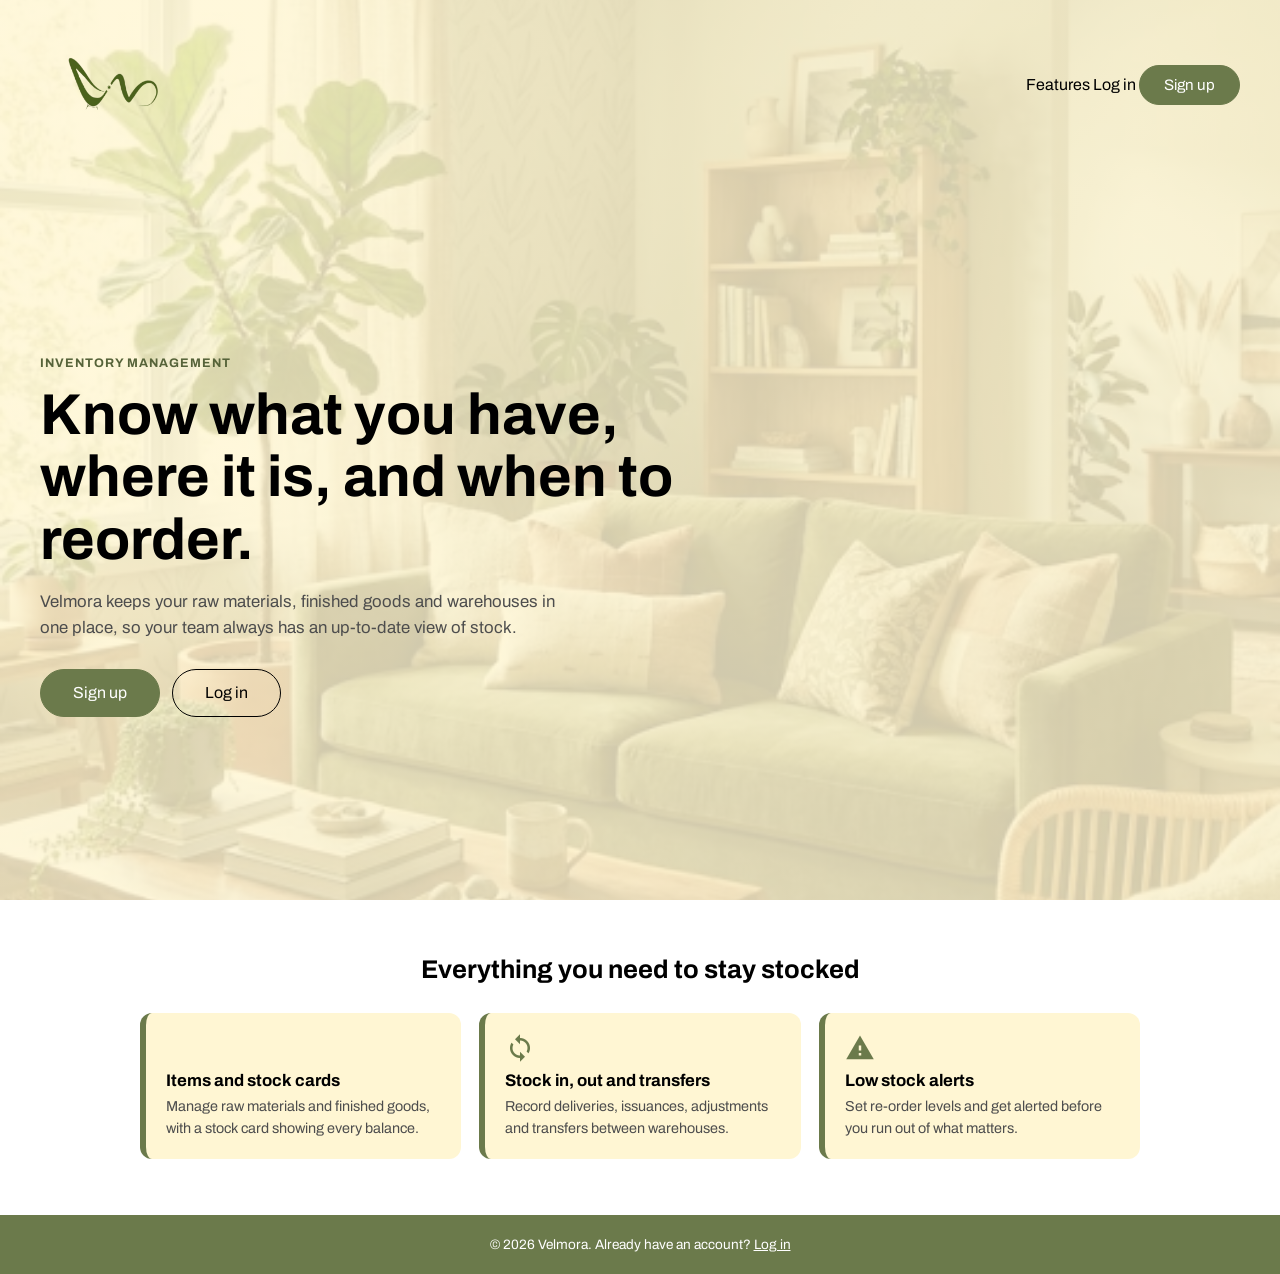
==== index.html @ ed6ea3d6 "Update index.html" ====
<!DOCTYPE html>
<html lang="en">
<head>
  <meta charset="UTF-8" />
  <meta name="viewport" content="width=device-width, initial-scale=1.0" />
  <title>Velmora | Inventory Management</title>
  <link rel="icon" type="image/png" href="velmora.png" />
  <link rel="preconnect" href="https://fonts.googleapis.com" />
  <link href="https://fonts.googleapis.com/css2?family=Archivo:wght@400;700&display=swap" rel="stylesheet" />
  <link href="https://fonts.googleapis.com/icon?family=Material+Icons" rel="stylesheet" />
  <link rel="stylesheet" href="landing.css" />
</head>
<body>

  <!-- The background image is set in landing.css: images/velmorabg.png -->
  <div class="hero-wrap">
    <header class="site-header">
      <!-- Logo: images/velmora.png -->
      <a class="logo" href="index.html">
        <img src="velmora.png" alt="Velmora" onerror="this.parentNode.classList.add('no-img')" />
      </a>

      <nav class="site-nav">
        <a class="link" href="#features">Features</a>
        <a class="link" href="login.html">Log in</a>
        <a class="btn" href="signin.html">Sign up</a>
      </nav>
    </header>

    <section class="hero">
      <div class="hero-inner">
        <span class="eyebrow">Inventory management</span>
        <h1>Know what you have, where it is, and when to reorder.</h1>
        <p>
          Velmora keeps your raw materials, finished goods and warehouses in one place,
          so your team always has an up-to-date view of stock.
        </p>
        <div class="cta">
          <a class="btn large" href="signin.html">Sign up</a>
          <a class="btn large outline" href="login.html">Log in</a>
        </div>
      </div>
    </section>
  </div>

  <section class="features" id="features">
    <h2>Everything you need to stay stocked</h2>
    <div class="feature-grid">
      <div class="feature">
        <span class="material-icons">inventory_2</span>
        <h3>Items and stock cards</h3>
        <p>Manage raw materials and finished goods, with a stock card showing every balance.</p>
      </div>
      <div class="feature">
        <span class="material-icons">sync_alt</span>
        <h3>Stock in, out and transfers</h3>
        <p>Record deliveries, issuances, adjustments and transfers between warehouses.</p>
      </div>
      <div class="feature">
        <span class="material-icons">warning_amber</span>
        <h3>Low stock alerts</h3>
        <p>Set re-order levels and get alerted before you run out of what matters.</p>
      </div>
    </div>
  </section>

  <footer class="site-footer">
    <p>&copy; <span id="year"></span> Velmora. Already have an account? <a href="login.html">Log in</a></p>
  </footer>

  <script>
    document.getElementById("year").textContent = new Date().getFullYear();
  </script>
</body>
</html>
---- landing.css ----
:root {
  --bg: #fff6d3;
  --text: #000000;
  --olive: #6b7a4b;
  --olive-dark: #566339;
  --muted: #4d4d4d;
}

* { box-sizing: border-box; margin: 0; padding: 0; }

html { scroll-behavior: smooth; }

body {
  font-family: "Archivo", Arial, sans-serif;
  color: var(--text);
  background: var(--bg);
}

a { color: inherit; text-decoration: none; }

/* Full-page background image (images/velmorabg.png) with a cream wash so text stays readable */
.hero-wrap {
  min-height: 100vh;
  display: flex;
  flex-direction: column;
  background-color: var(--bg);
  background-image:
    linear-gradient(rgba(255, 246, 211, 0.82), rgba(255, 246, 211, 0.82)),
    url("velmorabg.png");
  background-size: cover;
  background-position: center;
  background-repeat: no-repeat;
}

/* ---------- Header ---------- */
.site-header {
  display: flex;
  align-items: center;
  justify-content: space-between;
  padding: 14px 40px;
}

.site-header .logo img {
  height: 142px;
  width: auto;
  display: block;
  font-size: 0;
  color: transparent;
}

.site-nav a.link:hover { text-decoration: underline; }


/* ---------- Buttons ---------- */
.btn {
  display: inline-flex;
  align-items: center;
  justify-content: center;
  gap: 6px;
  height: 40px;
  padding: 0 24px;
  border-radius: 999px;
  border: 1px solid var(--olive);
  background: var(--olive);
  color: #ffffff;
  font-size: 0.95rem;
  cursor: pointer;
}

.btn:hover { filter: brightness(1.1); }

.btn.outline {
  background: transparent;
  color: var(--text);
  border-color: var(--text);
}

.btn.outline:hover { background: rgba(255, 255, 255, 0.6); filter: none; }

.btn.large { height: 48px; padding: 0 32px; font-size: 1rem; }

/* ---------- Hero ---------- */
.hero {
  flex: 1;
  display: flex;
  align-items: center;
  padding: 40px;
}

.hero-inner { max-width: 640px; }

.eyebrow {
  display: inline-block;
  font-size: 0.78rem;
  font-weight: 700;
  letter-spacing: 0.08em;
  text-transform: uppercase;
  color: var(--olive-dark);
  margin-bottom: 14px;
}

.hero h1 {
  font-size: clamp(2.2rem, 5vw, 3.6rem);
  line-height: 1.08;
  font-weight: 700;
  margin-bottom: 18px;
}

.hero p {
  font-size: 1.05rem;
  line-height: 1.55;
  color: var(--muted);
  margin-bottom: 28px;
  max-width: 520px;
}

.cta { display: flex; flex-wrap: wrap; gap: 12px; }

/* ---------- Features ---------- */
.features {
  background: #ffffff;
  padding: 56px 40px;
}

.features h2 {
  text-align: center;
  font-size: 1.6rem;
  margin-bottom: 30px;
}

.feature-grid {
  display: grid;
  grid-template-columns: repeat(auto-fit, minmax(240px, 1fr));
  gap: 18px;
  max-width: 1000px;
  margin: 0 auto;
}

.feature {
  background: var(--bg);
  border-left: 6px solid var(--olive);
  border-radius: 12px;
  padding: 20px;
}

.feature .material-icons { font-size: 30px; color: var(--olive); margin-bottom: 8px; }
.feature h3 { font-size: 1.05rem; margin-bottom: 6px; }
.feature p { font-size: 0.9rem; line-height: 1.5; color: var(--muted); }

/* ---------- Footer ---------- */
.site-footer {
  background: var(--olive);
  color: #ffffff;
  text-align: center;
  padding: 22px 16px;
  font-size: 0.85rem;
}

.site-footer a { text-decoration: underline; }

/* ---------- Small screens ---------- */
@media (max-width: 600px) {
  .site-header { padding: 10px 16px; }
  .site-header .logo img { height: 48px; }
  .site-nav { gap: 12px; }
  .hero { padding: 24px 16px; }
  .features { padding: 40px 16px; }
}
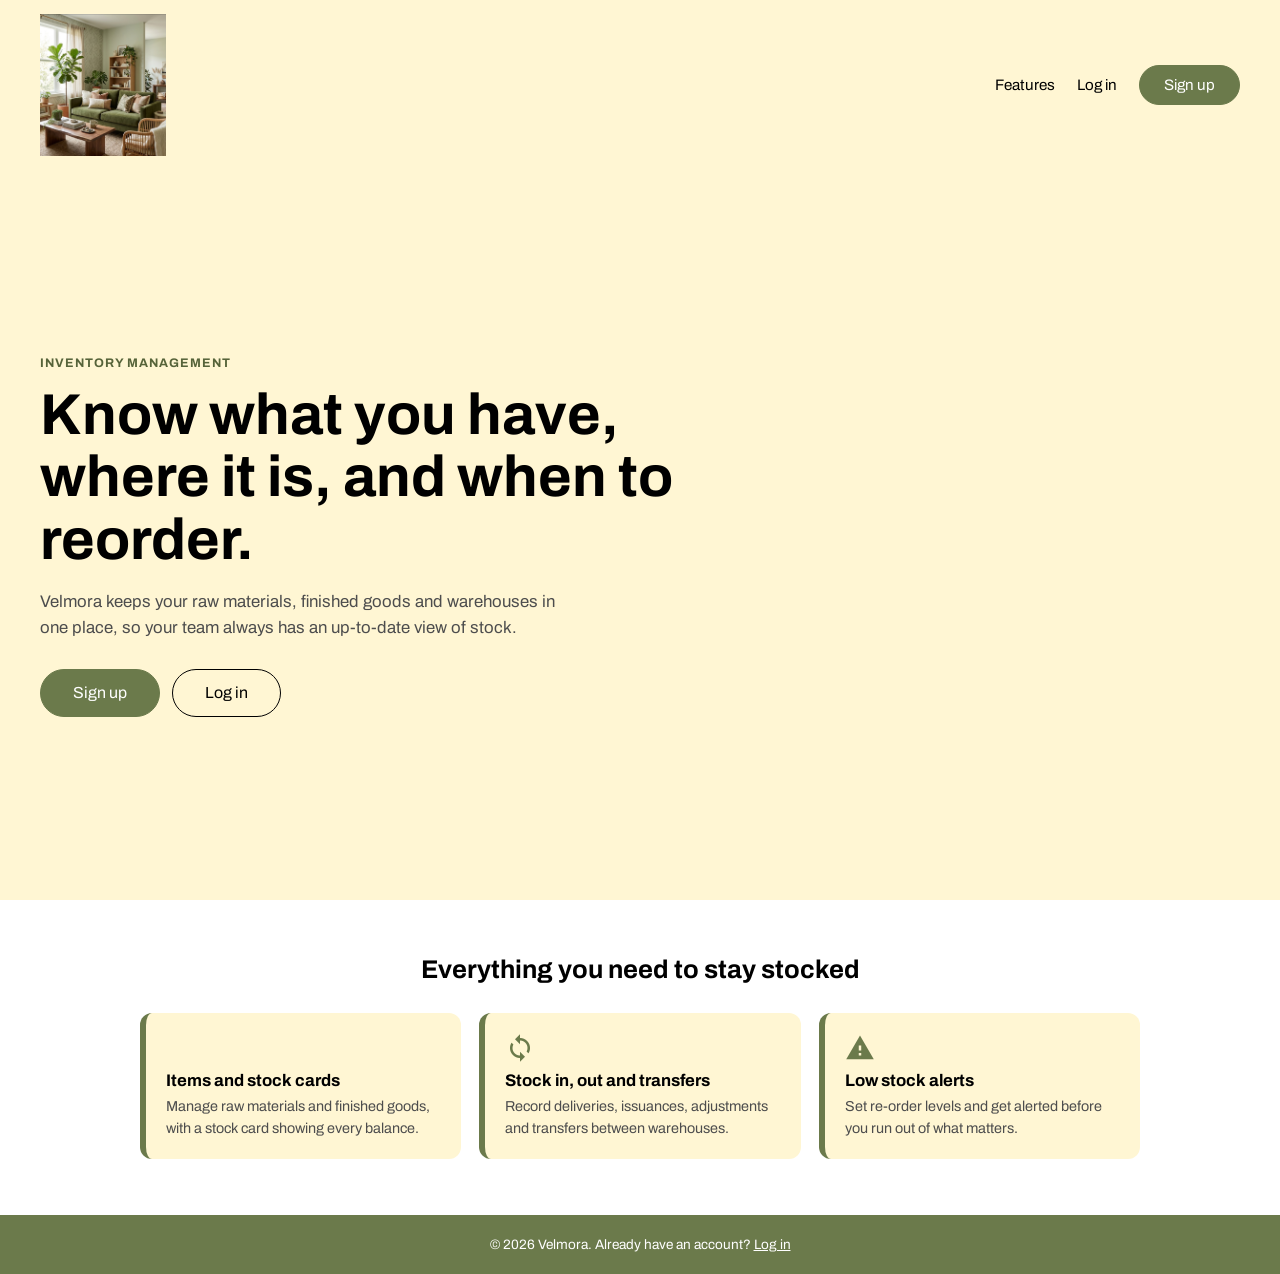
==== commit 40c57a37: "Update index.html" ====
--- a/index.html
+++ b/index.html
@@ -17,7 +17,7 @@
     <header class="site-header">
       <!-- Logo: images/velmora.png -->
       <a class="logo" href="index.html">
-        <img src="velmora.png" alt="Velmora" onerror="this.parentNode.classList.add('no-img')" />
+        <img src="velmorabg.png" alt="Velmora" onerror="this.parentNode.classList.add('no-img')" />
       </a>
 
       <nav class="site-nav">
--- a/landing.css
+++ b/landing.css
@@ -26,7 +26,7 @@
   background-color: var(--bg);
   background-image:
     linear-gradient(rgba(255, 246, 211, 0.82), rgba(255, 246, 211, 0.82)),
-    url("velmorabg.png");
+    url("img/velmorabg.png");
   background-size: cover;
   background-position: center;
   background-repeat: no-repeat;
@@ -40,16 +40,11 @@
   padding: 14px 40px;
 }
 
-.site-header .logo img {
-  height: 142px;
-  width: auto;
-  display: block;
-  font-size: 0;
-  color: transparent;
-}
+.site-header .logo img { height: 142px; width: auto; display: block; }
+
+.site-nav { display: flex; align-items: center; gap: 22px; font-size: 0.95rem; }
 
 .site-nav a.link:hover { text-decoration: underline; }
-
 
 /* ---------- Buttons ---------- */
 .btn {
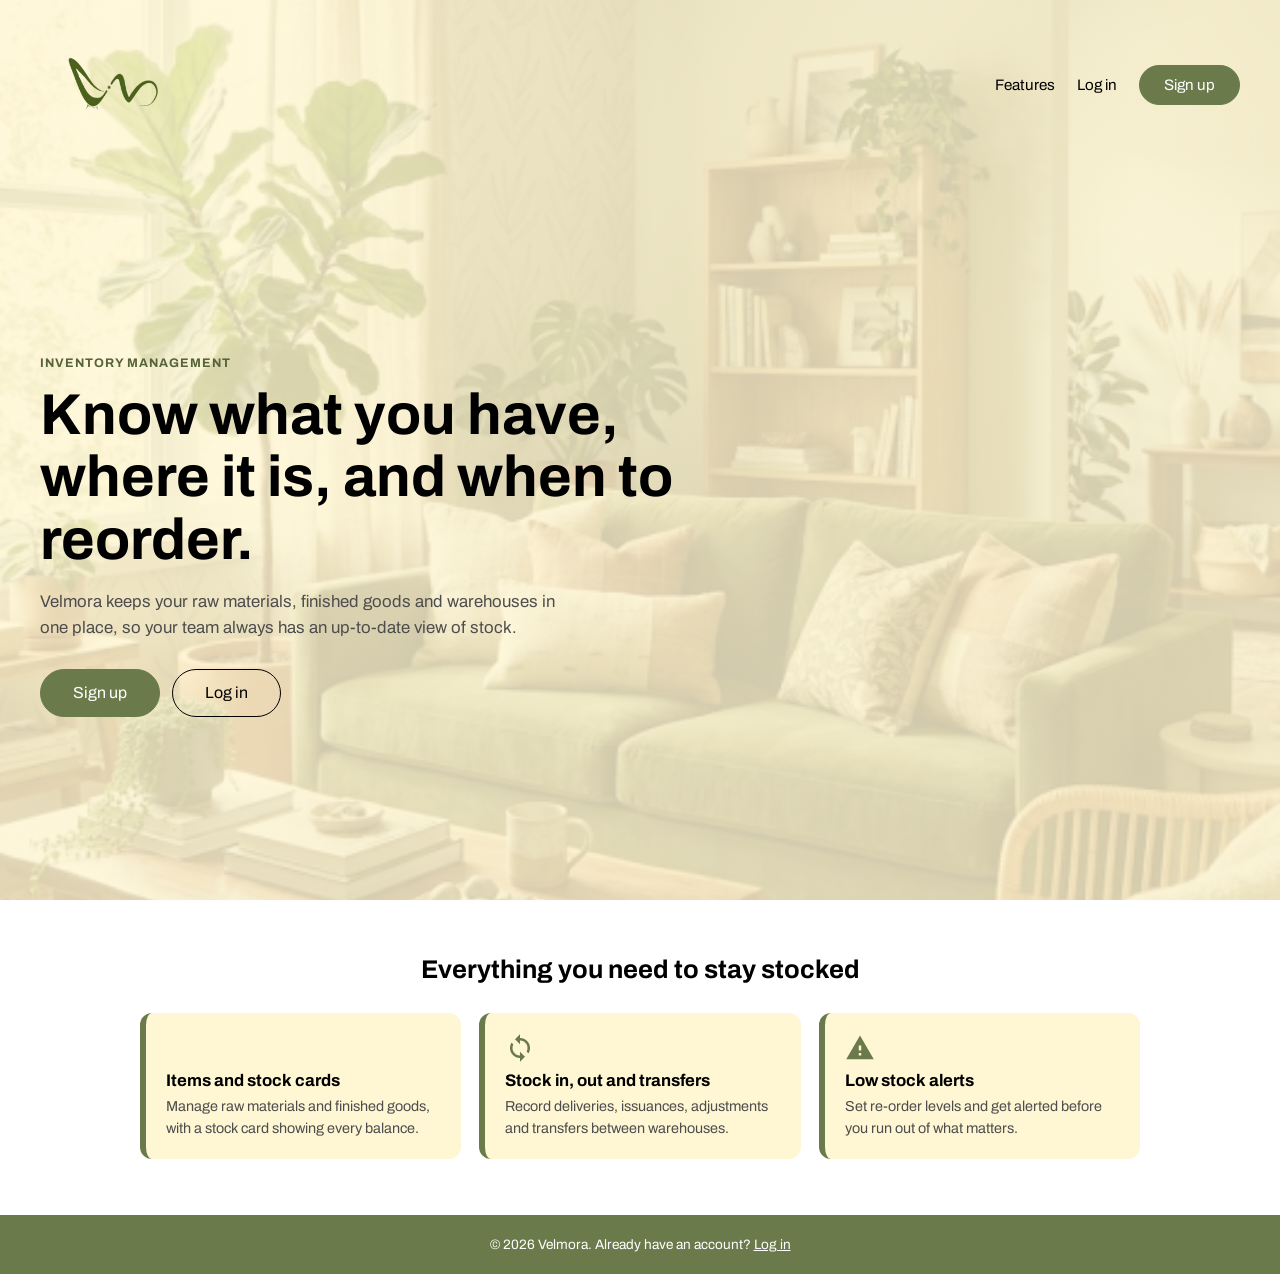
==== commit 58b5395c: "Update index.html" ====
--- a/index.html
+++ b/index.html
@@ -17,7 +17,7 @@
     <header class="site-header">
       <!-- Logo: images/velmora.png -->
       <a class="logo" href="index.html">
-        <img src="velmorabg.png" alt="Velmora" onerror="this.parentNode.classList.add('no-img')" />
+        <img src="velmora.png" alt="Velmora" onerror="this.parentNode.classList.add('no-img')" />
       </a>
 
       <nav class="site-nav">
--- a/landing.css
+++ b/landing.css
@@ -26,7 +26,7 @@
   background-color: var(--bg);
   background-image:
     linear-gradient(rgba(255, 246, 211, 0.82), rgba(255, 246, 211, 0.82)),
-    url("img/velmorabg.png");
+    url("velmorabg.png");
   background-size: cover;
   background-position: center;
   background-repeat: no-repeat;
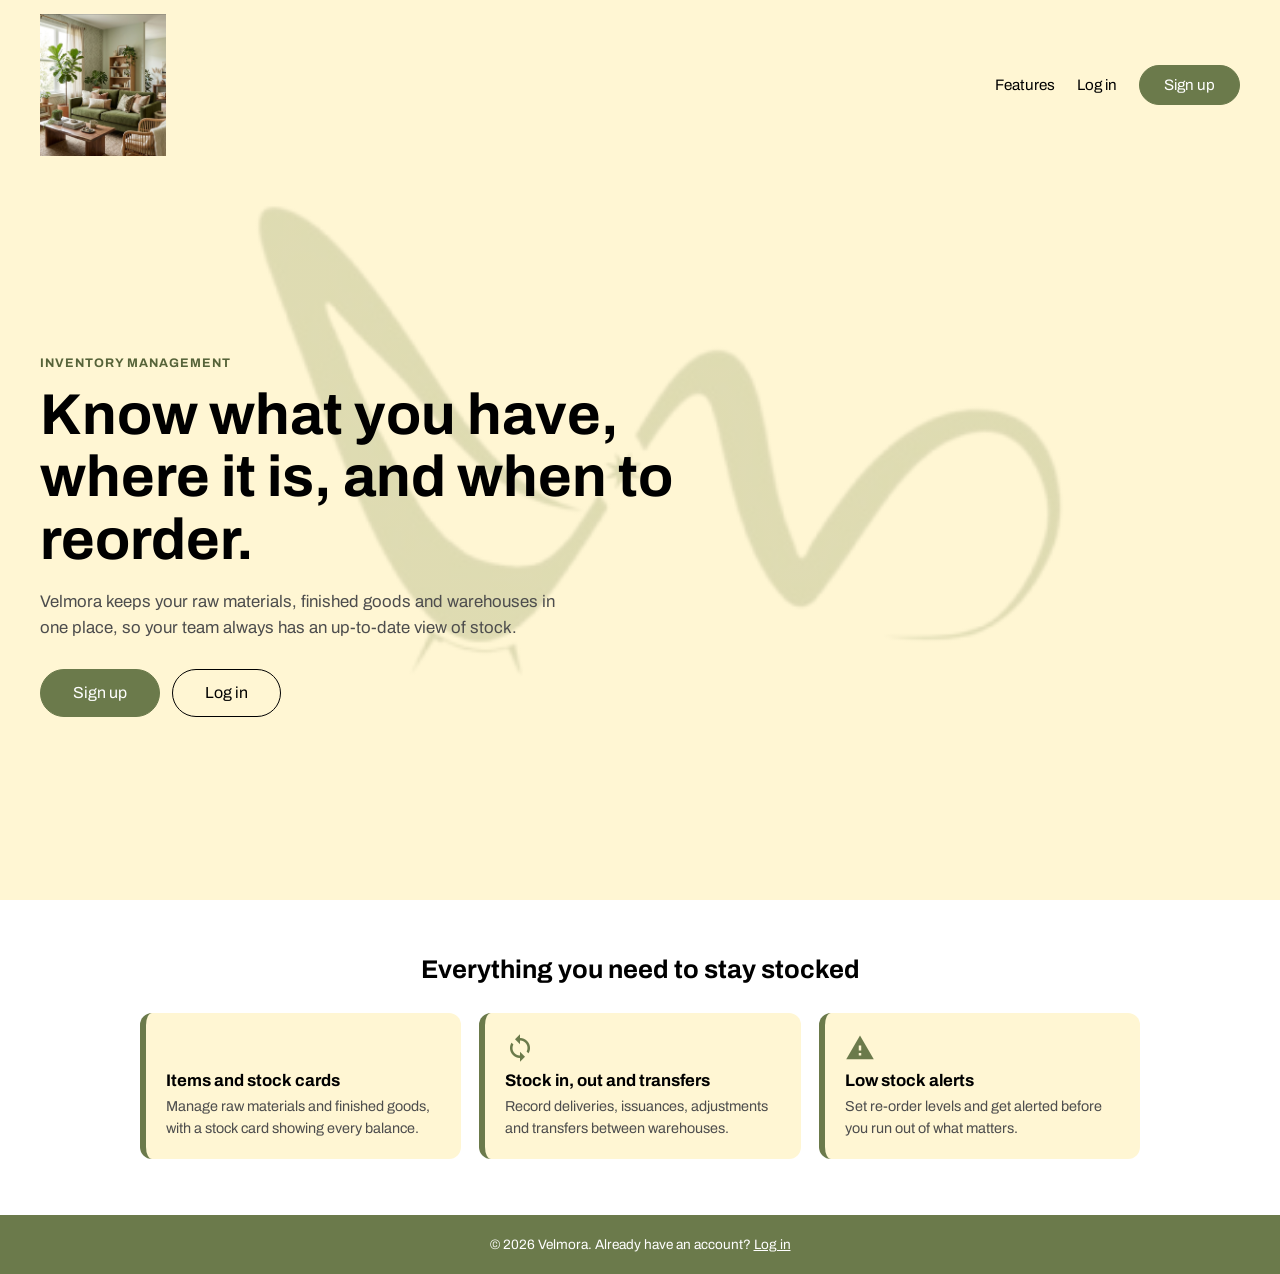
==== commit d0313332: "Update index.html" ====
--- a/index.html
+++ b/index.html
@@ -17,7 +17,7 @@
     <header class="site-header">
       <!-- Logo: images/velmora.png -->
       <a class="logo" href="index.html">
-        <img src="velmora.png" alt="Velmora" onerror="this.parentNode.classList.add('no-img')" />
+        <img src="velmorabg.png" alt="Velmora" onerror="this.parentNode.classList.add('no-img')" />
       </a>
 
       <nav class="site-nav">
--- a/landing.css
+++ b/landing.css
@@ -26,7 +26,7 @@
   background-color: var(--bg);
   background-image:
     linear-gradient(rgba(255, 246, 211, 0.82), rgba(255, 246, 211, 0.82)),
-    url("velmorabg.png");
+    url("velmora.png");
   background-size: cover;
   background-position: center;
   background-repeat: no-repeat;
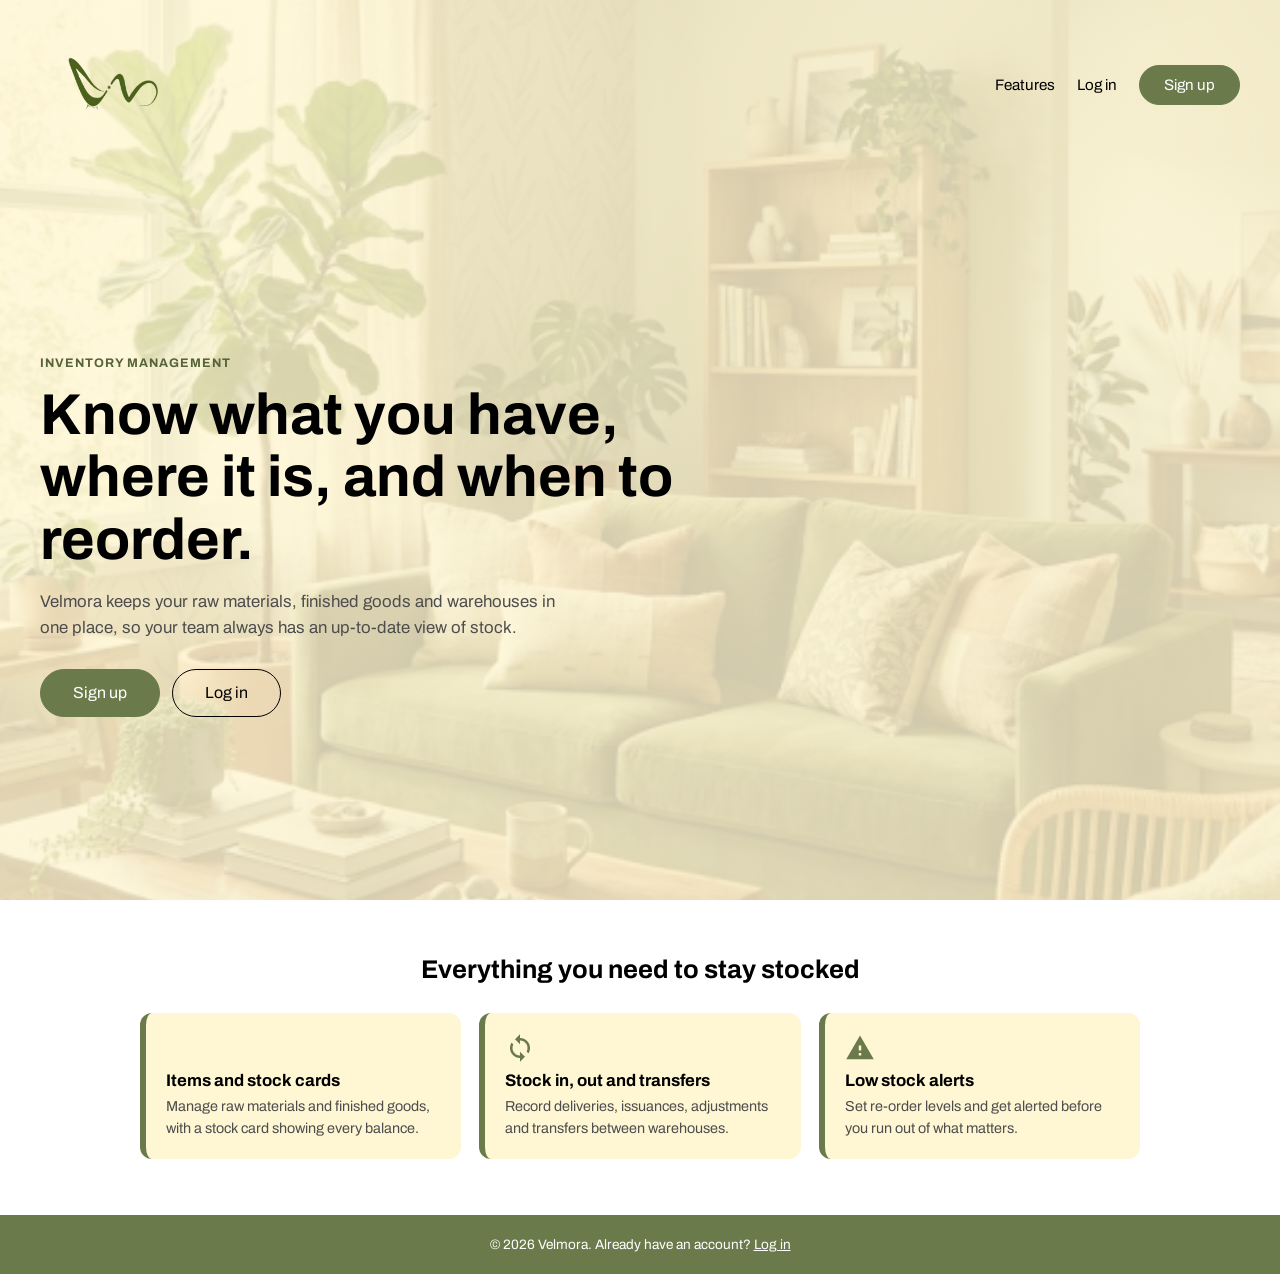
==== commit dbed1b15: "Fix HTML entity encoding in index.html" ====
--- a/index.html
+++ b/index.html
@@ -17,7 +17,7 @@
     <header class="site-header">
       <!-- Logo: images/velmora.png -->
       <a class="logo" href="index.html">
-        <img src="velmorabg.png" alt="Velmora" onerror="this.parentNode.classList.add('no-img')" />
+        <img src="velmora.png" alt="Velmora" onerror="this.parentNode.classList.add('no-img')" />
       </a>
 
       <nav class="site-nav">
--- a/landing.css
+++ b/landing.css
@@ -26,7 +26,7 @@
   background-color: var(--bg);
   background-image:
     linear-gradient(rgba(255, 246, 211, 0.82), rgba(255, 246, 211, 0.82)),
-    url("velmora.png");
+    url("velmorabg.png");
   background-size: cover;
   background-position: center;
   background-repeat: no-repeat;
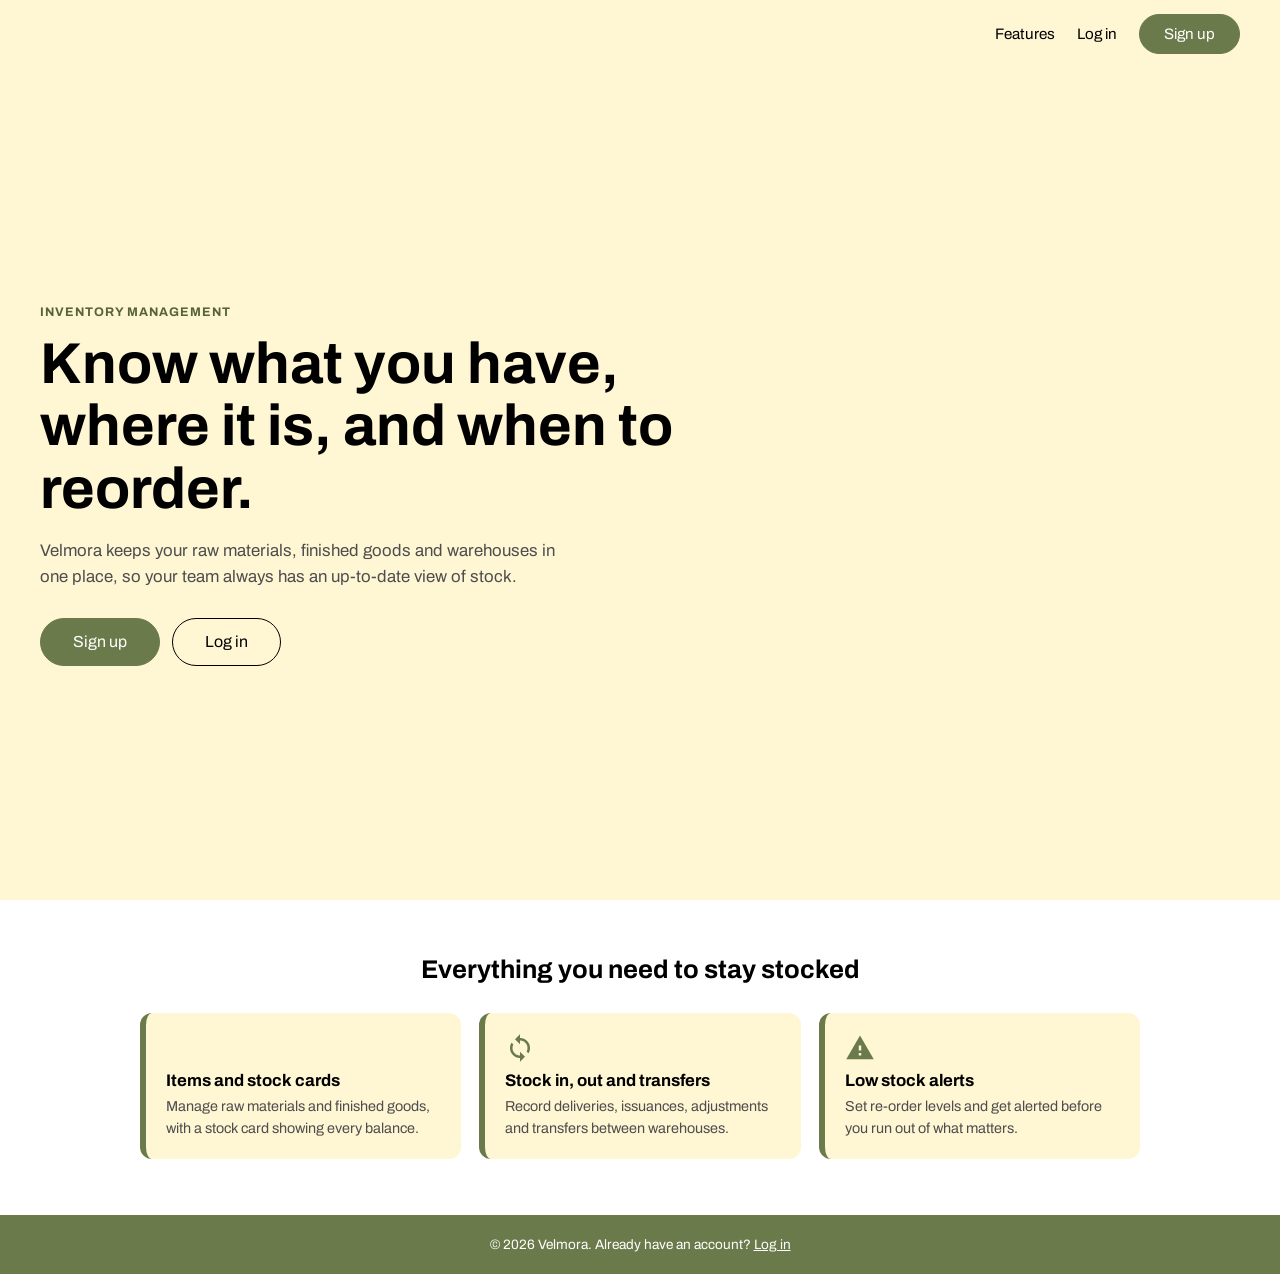
==== commit 83ba0de6: "Add files via upload" ====
--- a/index.html
+++ b/index.html
@@ -4,7 +4,7 @@
   <meta charset="UTF-8" />
   <meta name="viewport" content="width=device-width, initial-scale=1.0" />
   <title>Velmora | Inventory Management</title>
-  <link rel="icon" type="image/png" href="velmora.png" />
+  <link rel="icon" type="image/png" href="img/velmora.png" />
   <link rel="preconnect" href="https://fonts.googleapis.com" />
   <link href="https://fonts.googleapis.com/css2?family=Archivo:wght@400;700&display=swap" rel="stylesheet" />
   <link href="https://fonts.googleapis.com/icon?family=Material+Icons" rel="stylesheet" />
@@ -17,7 +17,7 @@
     <header class="site-header">
       <!-- Logo: images/velmora.png -->
       <a class="logo" href="index.html">
-        <img src="velmora.png" alt="Velmora" onerror="this.parentNode.classList.add('no-img')" />
+        <img src="img/velmora.png" alt="Velmora" onerror="this.parentNode.classList.add('no-img')" />
       </a>
 
       <nav class="site-nav">
@@ -72,4 +72,4 @@
     document.getElementById("year").textContent = new Date().getFullYear();
   </script>
 </body>
-</html>
+</html>
--- a/landing.css
+++ b/landing.css
@@ -26,7 +26,7 @@
   background-color: var(--bg);
   background-image:
     linear-gradient(rgba(255, 246, 211, 0.82), rgba(255, 246, 211, 0.82)),
-    url("velmorabg.png");
+    url("img/velmorabg.png");
   background-size: cover;
   background-position: center;
   background-repeat: no-repeat;
@@ -40,7 +40,20 @@
   padding: 14px 40px;
 }
 
-.site-header .logo img { height: 142px; width: auto; display: block; }
+.site-header .logo { display: flex; align-items: center; }
+
+.site-header .logo img {
+  height: 142px;
+  width: auto;
+  display: block;
+  font-size: 0;
+  color: transparent;
+}
+
+/* Shown only if images/velmora.png can't be loaded */
+.logo .wordmark { display: none; font-size: 1.7rem; font-weight: 700; color: var(--olive-dark); }
+.logo.no-img img { display: none; }
+.logo.no-img .wordmark { display: inline; }
 
 .site-nav { display: flex; align-items: center; gap: 22px; font-size: 0.95rem; }
 
@@ -160,4 +173,4 @@
   .site-nav { gap: 12px; }
   .hero { padding: 24px 16px; }
   .features { padding: 40px 16px; }
-}
+}
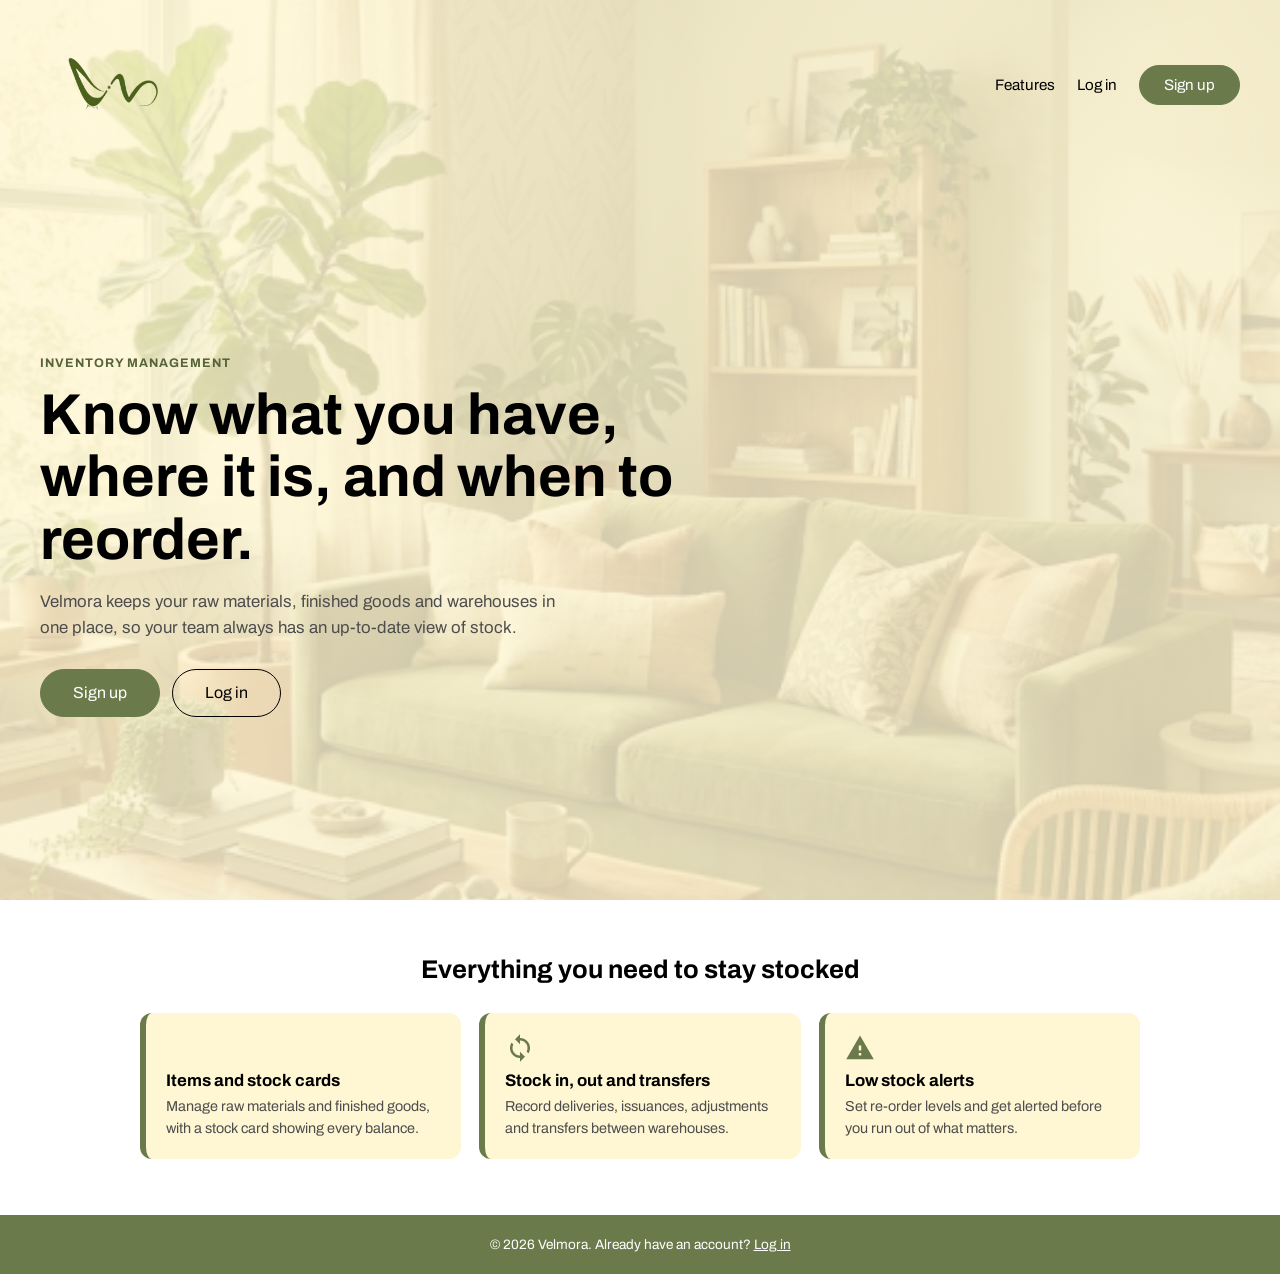
==== commit d80dae88: "Update index.html" ====
--- a/index.html
+++ b/index.html
@@ -4,7 +4,7 @@
   <meta charset="UTF-8" />
   <meta name="viewport" content="width=device-width, initial-scale=1.0" />
   <title>Velmora | Inventory Management</title>
-  <link rel="icon" type="image/png" href="img/velmora.png" />
+  <link rel="icon" type="image/png" href="velmora.png" />
   <link rel="preconnect" href="https://fonts.googleapis.com" />
   <link href="https://fonts.googleapis.com/css2?family=Archivo:wght@400;700&display=swap" rel="stylesheet" />
   <link href="https://fonts.googleapis.com/icon?family=Material+Icons" rel="stylesheet" />
@@ -17,7 +17,7 @@
     <header class="site-header">
       <!-- Logo: images/velmora.png -->
       <a class="logo" href="index.html">
-        <img src="img/velmora.png" alt="Velmora" onerror="this.parentNode.classList.add('no-img')" />
+        <img src="velmora.png" alt="Velmora" onerror="this.parentNode.classList.add('no-img')" />
       </a>
 
       <nav class="site-nav">
@@ -72,4 +72,4 @@
     document.getElementById("year").textContent = new Date().getFullYear();
   </script>
 </body>
-</html>+</html>
--- a/landing.css
+++ b/landing.css
@@ -26,7 +26,7 @@
   background-color: var(--bg);
   background-image:
     linear-gradient(rgba(255, 246, 211, 0.82), rgba(255, 246, 211, 0.82)),
-    url("img/velmorabg.png");
+    url("velmorabg.png");
   background-size: cover;
   background-position: center;
   background-repeat: no-repeat;
@@ -173,4 +173,4 @@
   .site-nav { gap: 12px; }
   .hero { padding: 24px 16px; }
   .features { padding: 40px 16px; }
-}+}
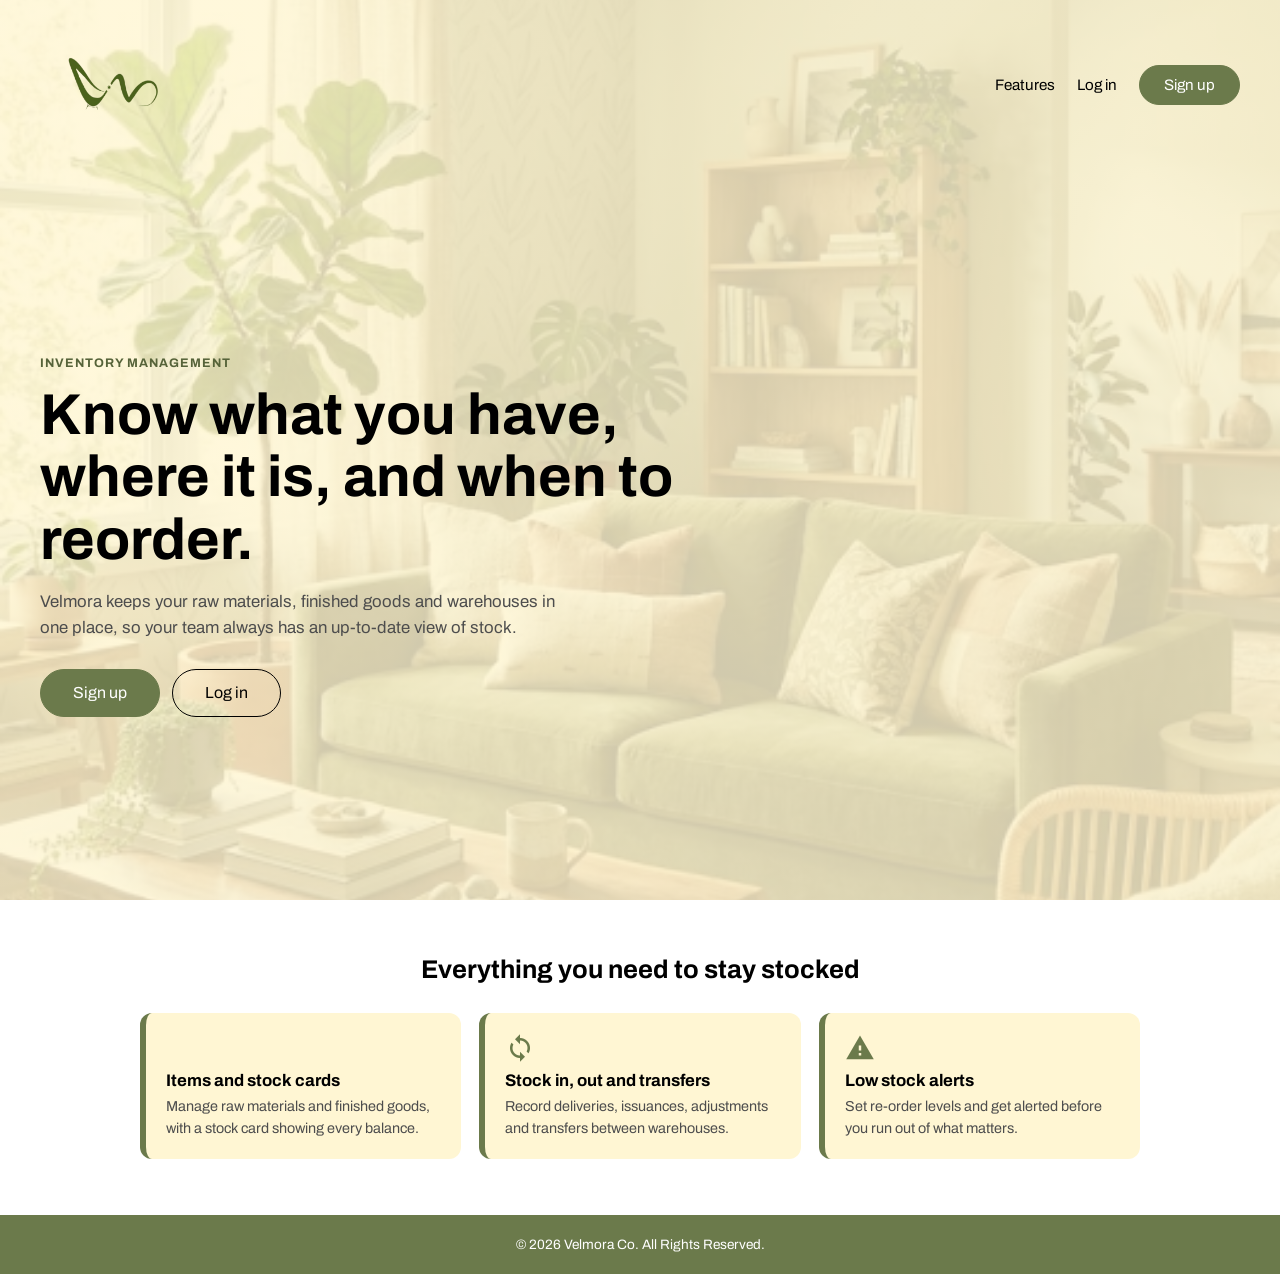
==== commit cb8f80b9: "Update index.html" ====
--- a/index.html
+++ b/index.html
@@ -65,7 +65,7 @@
   </section>
 
   <footer class="site-footer">
-    <p>&copy; <span id="year"></span> Velmora. Already have an account? <a href="login.html">Log in</a></p>
+    <p>&copy; <span id="year"></span> Velmora Co. All Rights Reserved.</p>
   </footer>
 
   <script>
